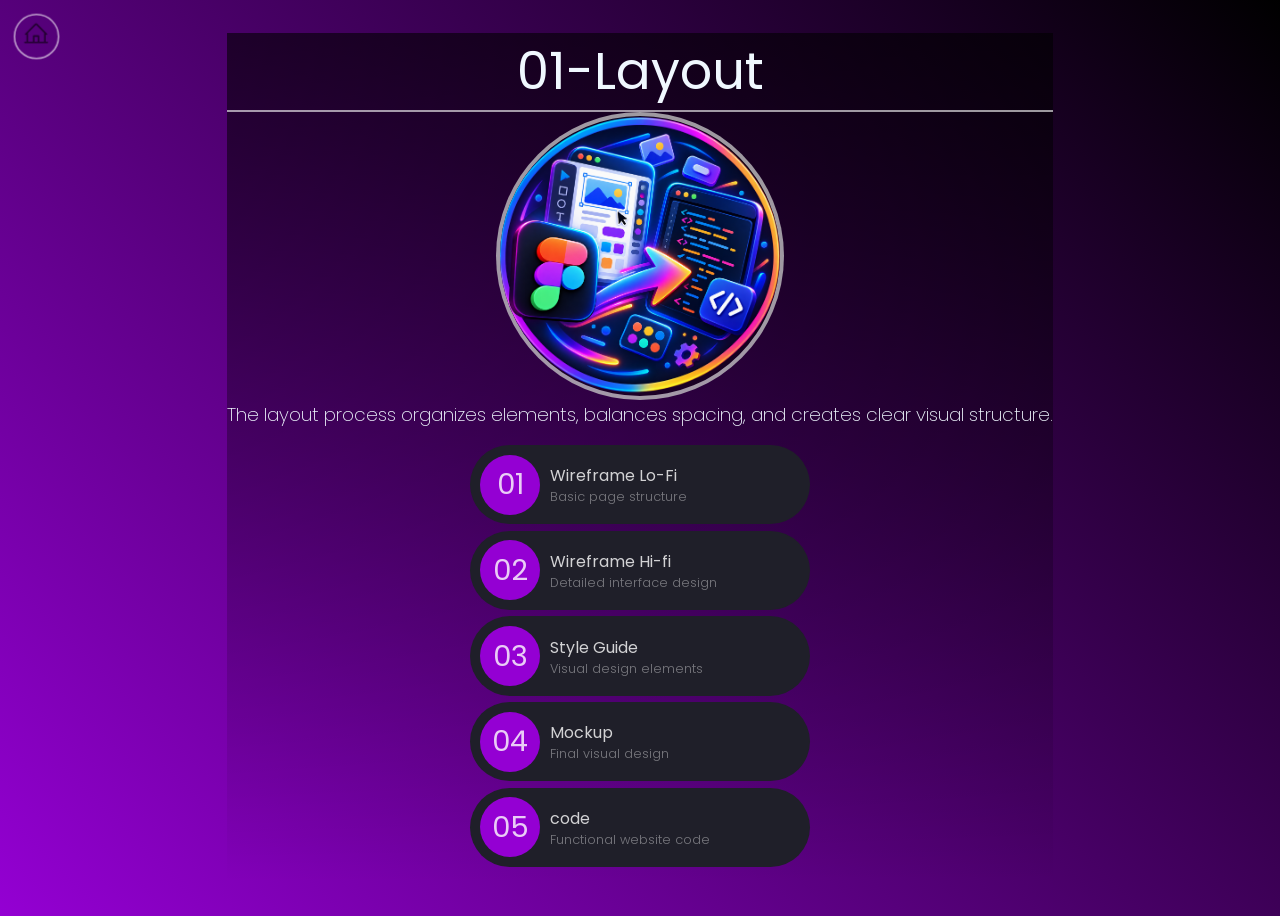
==== 01-Layout/index.html @ 2c1ad9fc "layout" ====
<!DOCTYPE html>
<html lang="en">

<head>
    <meta charset="UTF-8">
    <meta name="viewport" content="width=device-width, initial-scale=1.0">
    <title>01-Layout</title>
    <link rel="stylesheet" href="../src/css/master.css">
</head>

<body class="mainmenu layout">
    <nav class="back"><a href="../index.html"><svg xmlns="http://www.w3.org/2000/svg" width="32" height="32" fill="#000000" viewBox="0 0 256 256"><path d="M240,208H224V136l2.34,2.34A8,8,0,0,0,237.66,127L139.31,28.68a16,16,0,0,0-22.62,0L18.34,127a8,8,0,0,0,11.32,11.31L32,136v72H16a8,8,0,0,0,0,16H240a8,8,0,0,0,0-16ZM48,120l80-80,80,80v88H160V152a8,8,0,0,0-8-8H104a8,8,0,0,0-8,8v56H48Zm96,88H112V160h32Z"></path></svg></a></nav>

    <main>
        <header>
            <h1>01-Layout</h1>
            <img src="../src/imgs/layout.png" alt="My Photo">
            <h3>The layout process organizes elements, balances spacing, and creates clear visual structure.</h3>
            
        </header>
        <menu>
            <a href="01-Wireframe/index.html">
                <span>01</span>
                <aside>
                    <h3>Wireframe Lo-Fi</h3>
                    <small>Basic page structure</small>
                </aside>
            </a>
            <a href="02-Wireframe_Hi_Fi/index.html">
                <span>02</span>
                <aside>
                    <h3>Wireframe Hi-fi</h3>
                    <small>Detailed interface design</small>
                </aside>
            </a>
            <a href="03-StylesGuide/index.html">
                <span>03</span>
                <aside>
                    <h3>Style Guide</h3>
                    <small>Visual design elements</small>
                </aside>
            </a>
            <a href="04-Mockup/index.html">
                <span>04</span>
                <aside>
                    <h3>Mockup</h3>
                    <small>Final visual design</small>
                </aside>
            </a>
            <a href="05-Code/index.html">
                <span>05</span>
                <aside>
                    <h3>code</h3>
                    <small>Functional website code</small>
                </aside>
            </a>
        </menu>
    </main>
</body>

</html>
---- src/css/master.css ----
/* GOOGLE FONTS: POPPINS*/
@import url('https://fonts.googleapis.com/css2?family=Poppins:ital,wght@0,100;0,200;0,300;0,400;0,500;0,600;0,700;0,800;0,900;1,100;1,200;1,300;1,400;1,500;1,600;1,700;1,800;1,900&display=swap');

body {
    background: linear-gradient(45deg, rgb(133, 132, 131), rgb(0, 0, 0));
    color: aliceblue;
    font-family: Poppins, serif;
    display: flex;
    justify-content: center;
    align-items: center;
    min-height: 100dvh;

    nav.back {
        align-items: center;
        border: 2px solid #fff;
        border-radius: 50%;
        display: flex;
        justify-content: center;
        height: 40px;
        left: 8px;
        opacity: .6;
        padding: 0.4rem;
        position: fixed;
        top: 8px;
        transform: scale(.8);
        transition: all 0.4s ease-in;
        width: 40px;

        &:hover {
            transform: scale(1.1);
            opacity: 1;
        }
    }

    &.mainmenu.layout {
        background: linear-gradient(45deg, darkviolet, black);
        border-radius: 15px;

        main {
            header {
                h1 {
                    margin: 0;
                }

                h3 {
                    font-weight: 200;
                }

                img {
                    background-color: #0006;
                }
            }
        }

        menu {
            gap: 0.4rem;

            a:is(:link, :visited) {
                span {
                    background-color: darkviolet;
                }

                aside {
                    h3 {
                        font-size: 1rem;
                    }
                }

                &:is(:hover) {
                    background-color: rgba(207, 118, 245, 0.459);
                }
            }

        }
    }

    main {
        background: linear-gradient(to bottom, #0009, #0000);

    }

    /*MAIN MENU*/
    &.mainmenu {
        main {

            header {
                h1 {
                    border-bottom: 2px solid #fff9;
                    font-size: 3.2rem;
                    font-weight: 400;
                    text-align: center;
                }

                img {
                    border: 4px solid #fff9;
                    border-radius: 50%;
                    display: flex;
                    height: 280px;
                    margin: auto;
                    object-fit: cover;
                    width: 280px;
                }

                h2 {
                    font-weight: 500;
                    text-align: center;
                    text-transform: uppercase;
                }

                h3 {
                    font-weight: 400;
                    margin: 0;
                    text-align: center;
                }

                h4 {
                    font-size: 0.8rem;
                    font-weight: 400;
                    margin: 0;
                    text-align: center;

                }

                h5 {
                    font-size: 0.8rem;
                    font-weight: 500;
                    margin: 0;
                    text-align: center;
                }
            }

            menu {
                align-items: center;
                display: flex;
                flex-direction: column;
                gap: 1rem;
                justify-content: center;
                padding: 0;

                a:is(:link, :visited) {
                    align-items: center;
                    background-color: rgb(31, 31, 41);
                    border-radius: 5rem;
                    color: #fffc;
                    display: flex;
                    padding: 0.6rem;
                    text-decoration: none;
                    transition: all 0.4s;
                    width: 320px;

                    &:is(:hover) {
                        background-color: rgb(121, 3, 27);
                        transform: scale(1.04) translateX(18px);
                    }

                    span {
                        background-color: rgb(121, 3, 27);
                        font-size: 1.8rem;
                        border-radius: 50%;
                        display: flex;
                        justify-content: center;
                        align-items: center;
                        font-size: 1.8rem;
                        height: 60px;
                        width: 60px;
                    }

                    &:hover span {
                        background-color: #0009;
                    }

                    aside {
                        margin-left: 0.6rem;
                        display: flex;
                        flex-direction: column;
                        justify-content: center;
                        align-items: start;

                        h3 {
                            margin: 0;
                            font-size: 1.6rem;
                            font-weight: 400;
                        }

                        small {
                            color: #fff6;
                            font-size: 0.8rem;
                            font-weight: 300;
                        }
                    }
                }

            }
        }
    }
}
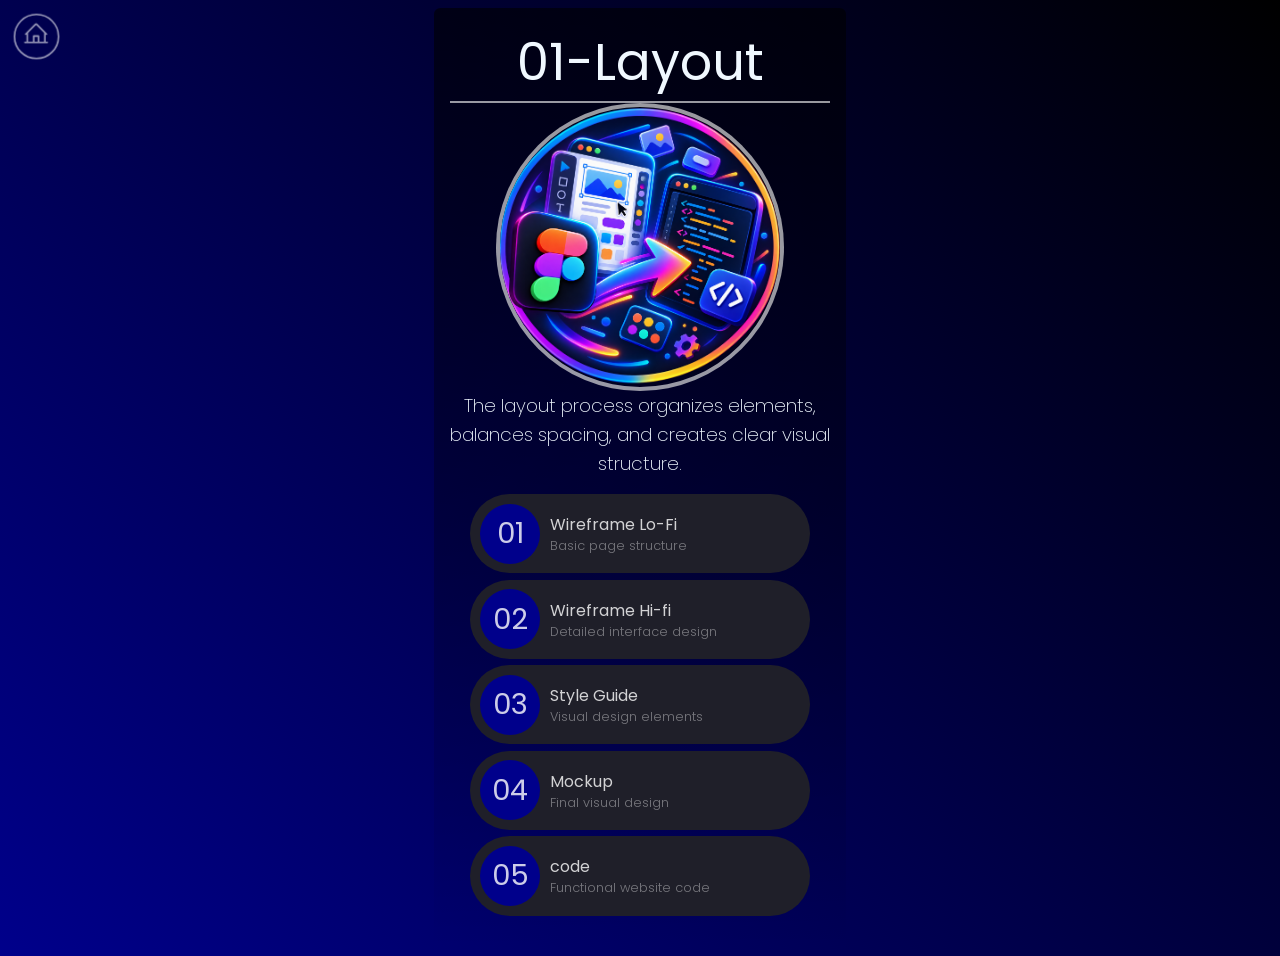
==== commit 3965fa9d: "menu layout done" ====
--- a/01-Layout/index.html
+++ b/01-Layout/index.html
@@ -9,7 +9,7 @@
 </head>
 
 <body class="mainmenu layout">
-    <nav class="back"><a href="../index.html"><svg xmlns="http://www.w3.org/2000/svg" width="32" height="32" fill="#000000" viewBox="0 0 256 256"><path d="M240,208H224V136l2.34,2.34A8,8,0,0,0,237.66,127L139.31,28.68a16,16,0,0,0-22.62,0L18.34,127a8,8,0,0,0,11.32,11.31L32,136v72H16a8,8,0,0,0,0,16H240a8,8,0,0,0,0-16ZM48,120l80-80,80,80v88H160V152a8,8,0,0,0-8-8H104a8,8,0,0,0-8,8v56H48Zm96,88H112V160h32Z"></path></svg></a></nav>
+    <nav class="back"><a href="../index.html"><svg xmlns="http://www.w3.org/2000/svg" width="32" height="32" fill="#FFFFFF" viewBox="0 0 256 256"><path d="M240,208H224V136l2.34,2.34A8,8,0,0,0,237.66,127L139.31,28.68a16,16,0,0,0-22.62,0L18.34,127a8,8,0,0,0,11.32,11.31L32,136v72H16a8,8,0,0,0,0,16H240a8,8,0,0,0,0-16ZM48,120l80-80,80,80v88H160V152a8,8,0,0,0-8-8H104a8,8,0,0,0-8,8v56H48Zm96,88H112V160h32Z"></path></svg></a></nav>
 
     <main>
         <header>
--- a/src/css/master.css
+++ b/src/css/master.css
@@ -33,10 +33,10 @@
     }
 
     &.mainmenu.layout {
-        background: linear-gradient(45deg, darkviolet, black);
-        border-radius: 15px;
-
+        background: linear-gradient(45deg, darkblue, black);
+        
         main {
+            width: 380px;
             header {
                 h1 {
                     margin: 0;
@@ -47,36 +47,38 @@
                 }
 
                 img {
-                    background-color: #0006;
-                }
-            }
-        }
-
-        menu {
-            gap: 0.4rem;
-
-            a:is(:link, :visited) {
-                span {
-                    background-color: darkviolet;
-                }
-
-                aside {
-                    h3 {
-                        font-size: 1rem;
-                    }
-                }
-
-                &:is(:hover) {
-                    background-color: rgba(207, 118, 245, 0.459);
+                    background-color: #0003;
                 }
             }
 
+            menu {
+                gap: 0.4rem;
+
+                a:is(:link, :visited) {
+                    span {
+                        background-color: darkblue;
+                        
+                    }
+
+                    aside {
+                        h3 {
+                            font-size: 1rem;
+                        }
+                    }
+
+                    &:is(:hover) {
+                        background-color: darkblue;
+                    }
+                }
+            }
         }
     }
 
     main {
         background: linear-gradient(to bottom, #0009, #0000);
-
+        border-radius: 0.4rem;
+        min-width: 380px;
+        padding: 1rem;
     }
 
     /*MAIN MENU*/
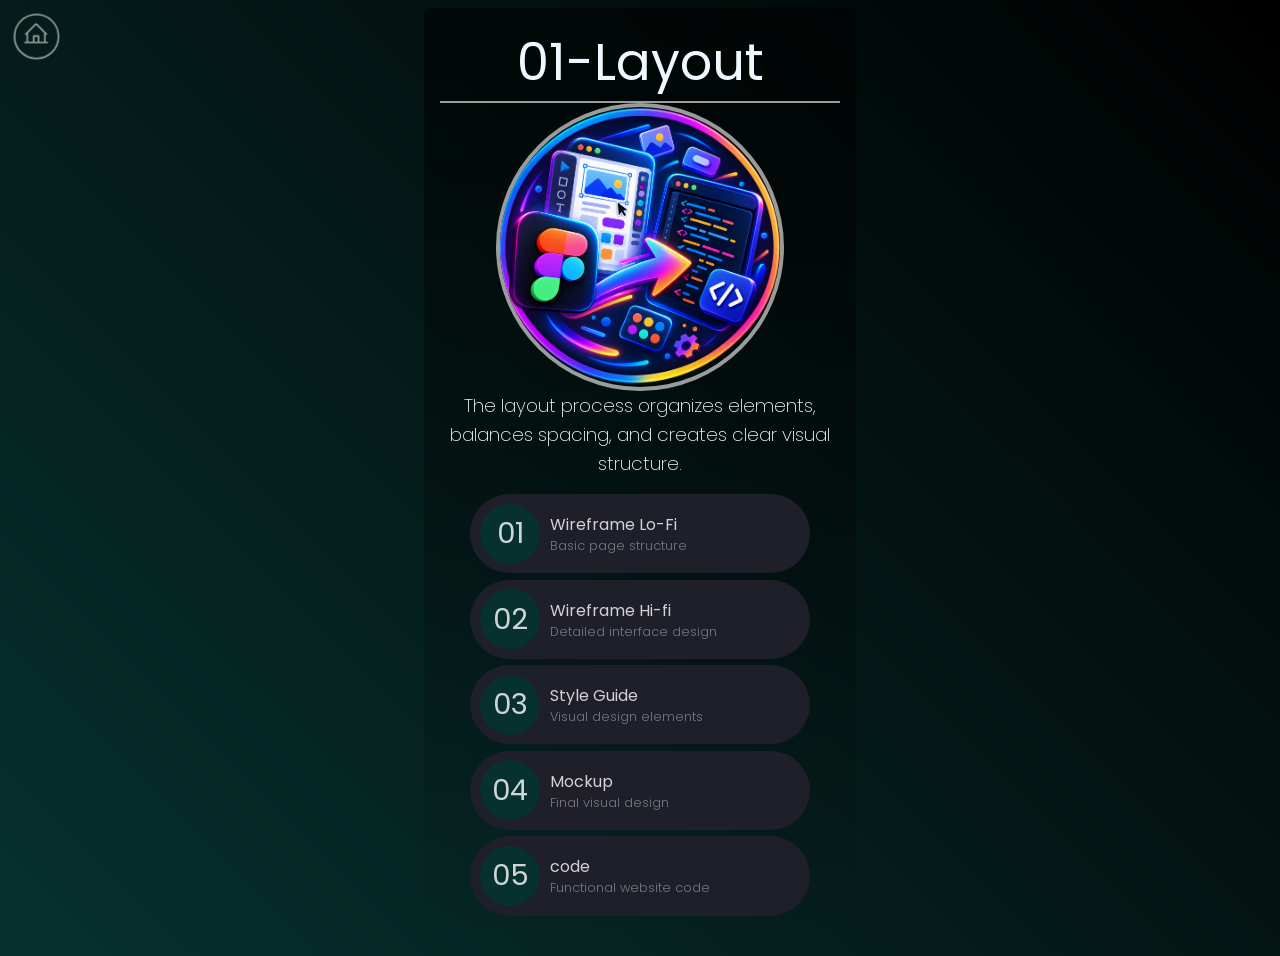
==== commit f0f31aea: "Update" ====
--- a/01-Layout/index.html
+++ b/01-Layout/index.html
@@ -47,7 +47,7 @@
                     <small>Final visual design</small>
                 </aside>
             </a>
-            <a href="05-Code/index.html">
+            <a href="05-Code/index.html" target="_blank">
                 <span>05</span>
                 <aside>
                     <h3>code</h3>
--- a/src/css/master.css
+++ b/src/css/master.css
@@ -2,7 +2,7 @@
 @import url('https://fonts.googleapis.com/css2?family=Poppins:ital,wght@0,100;0,200;0,300;0,400;0,500;0,600;0,700;0,800;0,900;1,100;1,200;1,300;1,400;1,500;1,600;1,700;1,800;1,900&display=swap');
 
 body {
-    background: linear-gradient(45deg, rgb(133, 132, 131), rgb(0, 0, 0));
+    background: linear-gradient(60deg, rgb(80, 4, 4), rgb(0, 0, 0));
     color: aliceblue;
     font-family: Poppins, serif;
     display: flex;
@@ -27,16 +27,16 @@
         width: 40px;
 
         &:hover {
+            opacity: 1;
             transform: scale(1.1);
-            opacity: 1;
         }
     }
 
     &.mainmenu.layout {
-        background: linear-gradient(45deg, darkblue, black);
+        background: linear-gradient(45deg, #07312e, black);
         
         main {
-            width: 380px;
+            width: 400px;
             header {
                 h1 {
                     margin: 0;
@@ -56,7 +56,7 @@
 
                 a:is(:link, :visited) {
                     span {
-                        background-color: darkblue;
+                        background-color: #07312e;
                         
                     }
 
@@ -67,7 +67,7 @@
                     }
 
                     &:is(:hover) {
-                        background-color: darkblue;
+                        background-color: #07312e;
                     }
                 }
             }
